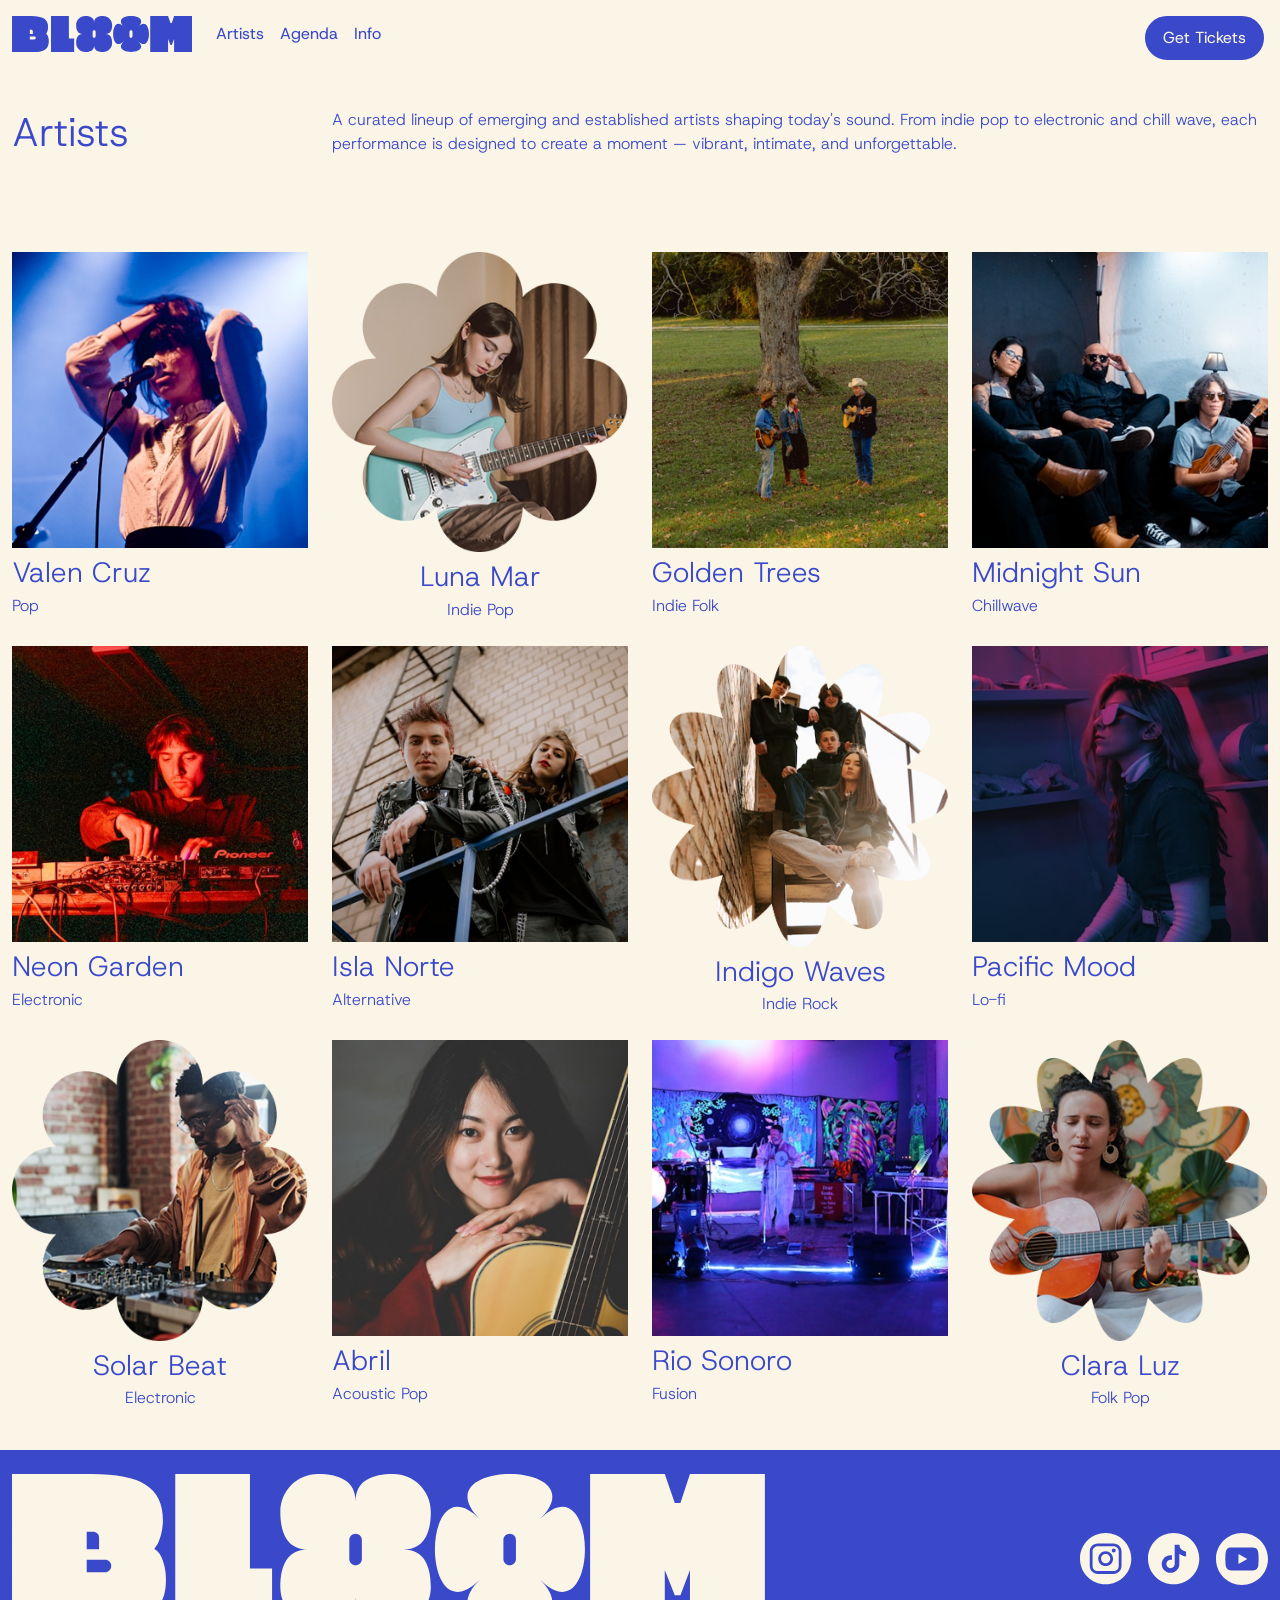
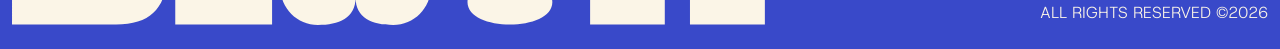
==== artists.html @ 93c59857 "adds artists page" ====
<!DOCTYPE html>
<html lang="en">
<head>
    <meta charset="UTF-8">
    <meta name="viewport" content="width=device-width, initial-scale=1.0">
    <title>Bloom Festival</title>
    <link rel="stylesheet" href="https://cdn.jsdelivr.net/npm/bootstrap@5.3.0/dist/css/bootstrap.min.css">
    <link rel="stylesheet" href="./css/styles.css">
</head>

<body>

  <!-- Nav -->
  <nav class="navbar navbar-expand-lg">
  <div class="container-fluid">
    <a class="navbar-brand" href="./index.html">
      <img  src="./assets/logo-sm-inverse.svg" alt="Bloom Festival logo">
    </a>
    <button class="navbar-toggler" type="button" data-bs-toggle="collapse" data-bs-target="#navbarNavAltMarkup" aria-controls="navbarNavAltMarkup" aria-expanded="false" aria-label="Toggle navigation">
      <span>
        <img class="icon-menu" src="./assets/menu-icon.svg" alt="Menu">
      </span>
    </button>
    <div class="collapse navbar-collapse" id="navbarNavAltMarkup">
      <div class="navbar-nav">
        <a class="nav-link" href="./artists.html">Artists</a>
        <a class="nav-link" href="./agenda.html">Agenda</a>
        <a class="nav-link" href="./info.html">Info</a>
      </div>
    </div>
  </div>
  <a class="navbar-button btn btn-primary" href="./tickets.html">Get Tickets</a>
</nav>

<!-- Main -->
<main>
    <section class="artists-intro">
        <div class="container-fluid">
            <div class="row">
                <div class="col-sm-3">
                    <h1>Artists</h1>
                </div>
                <div class="col-sm-9">
                    <p>A curated lineup of emerging and established artists shaping today's sound. From indie pop to electronic and chill wave, each performance is designed to create a moment — vibrant, intimate, and unforgettable.</p>
                </div>
            </div>
        </div>
    </section>

    <section class="artists-section">
        <div class="container-fluid">
            <div class="artists-grid">

                <!-- cards -->
                <div class="artist-card artist-card--square">
                    <img src="./assets/valen-cruz.png" alt="Valen Cruz">
                    <div class="artist-card-description">
                        <h3>Valen Cruz</h3>
                        <p>Pop</p>
                    </div>
                </div>

                <div class="artist-card artist-card--rounded">
                    <img src="./assets/luna-mar.png" alt="Luna Mar">
                    <div class="artist-card-description">
                        <h3>Luna Mar</h3>
                        <p>Indie Pop</p>
                    </div>
                </div>

                <div class="artist-card artist-card--square">
                    <img src="./assets/golden-trees.png" alt="Golden Trees">
                    <div class="artist-card-description">
                        <h3>Golden Trees</h3>
                        <p>Indie Folk</p>
                    </div>
                </div>

                <div class="artist-card artist-card--square">
                    <img src="./assets/midnight-sun.png" alt="Midnight Sun">
                    <div class="artist-card-description">
                        <h3>Midnight Sun</h3>
                        <p>Chillwave</p>
                    </div>
                </div>

                <div class="artist-card artist-card--square">
                    <img src="./assets/neon-garden.png" alt="Neon Garden">
                    <div class="artist-card-description">
                        <h3>Neon Garden</h3>
                        <p>Electronic</p>
                    </div>
                </div>

                <div class="artist-card artist-card--square">
                    <img src="./assets/isla-norte.png" alt="Isla Norte">
                    <div class="artist-card-description">
                        <h3>Isla Norte</h3>
                        <p>Alternative</p>
                    </div>
                </div>

                <div class="artist-card artist-card--rounded">
                    <img src="./assets/indigo-waves.png" alt="Indigo Waves">
                    <div class="artist-card-description">
                        <h3>Indigo Waves</h3>
                        <p>Indie Rock</p>
                    </div>
                </div>

                <div class="artist-card artist-card--square">
                    <img src="./assets/pacific-mood.png" alt="Pacific Mood">
                    <div class="artist-card-description">
                        <h3>Pacific Mood</h3>
                        <p>Lo-fi</p>
                    </div>
                </div>

                <div class="artist-card artist-card--rounded">
                    <img src="./assets/solar-beat.png" alt="Solar Beat">
                    <div class="artist-card-description">
                        <h3>Solar Beat</h3>
                        <p>Electronic</p>
                    </div>
                </div>

                <div class="artist-card artist-card--square">
                    <img src="./assets/abril.png" alt="Abril">
                    <div class="artist-card-description">
                        <h3>Abril</h3>
                        <p>Acoustic Pop</p>
                    </div>
                </div>

                <div class="artist-card artist-card--square">
                    <img src="./assets/rio-sonoro.png" alt="Rio Sonoro">
                    <div class="artist-card-description">
                        <h3>Rio Sonoro</h3>
                        <p>Fusion</p>
                    </div>
                </div>

                <div class="artist-card artist-card--rounded">
                    <img src="./assets/clara-luz.png" alt="Clara Luz">
                    <div class="artist-card-description">
                        <h3>Clara Luz</h3>
                        <p>Folk Pop</p>
                    </div>
                </div>
            </div>
        </div>
    </section>

</main>


<!-- Footer -->

<footer class="footer">
    <div class="container-fluid">
      <img class="footer-logo" src="./assets/logo-lg.svg" alt="Bloom Festival Logo">
      <div class="footer-content">
        <div class="social-icons">
          <img src="./assets/icon-instagram.svg" alt="Instagram">
          <img src="/assets/icon-tiktok.svg" alt="Tik Tok">
          <img src="./assets/icon-youtube.svg" alt="Youtube">
        </div>
        <p>ALL RIGHTS RESERVED ©2026</p>
      </div>
    </div>
</footer>

<script src="https://cdn.jsdelivr.net/npm/bootstrap@5.3.0/dist/js/bootstrap.bundle.min.js"></script>
</body>    
</html>
---- css/styles.css ----
/* Google Fonts font */
@import url("https://fonts.googleapis.com/css2?family=Host+Grotesk:ital,wght@0,300..800;1,300..800&display=swap");
h1, h2, h3, h4, h5, h6, p {
  font-weight: 300;
}

/* Reset */
* {
  margin: 0;
  padding: 0;
  box-sizing: border-box;
}

/* Base document style */
body {
  background-color: var(--color-bg);
  font-family: var(--font-primary);
  color: var(--color-text);
  padding-top: 106px;
}
@media (min-width: 1024px) {
  body {
    padding-top: 68px;
  }
}

/* Tokens */
:root {
  --color-bg: #FBF5E7;
  --color-bg-inverse: #3949C9;
  --color-text: #3949C9;
  --color-text-muted: #575757;
  --color-text-inverse: #FBF5E7;
  --color-border-inverse: #3949C9;
  --font-primary: "Host Grotesk", sans-serif;
  --border-radius-pill: 999px;
  --spacing-sm: 0.5rem; /* 8px */
  --spacing-md: 1rem; /* 16px */
  --spacing-lg: 1.5rem; /* 24px */
  --spacing-xl: 2.5rem; /* 40px */
}

/* Nav */
.navbar {
  background-color: var(--color-bg);
  position: fixed;
  top: 0;
  width: 100%;
  z-index: 100;
}

.navbar-expand-lg {
  padding-bottom: 0;
}

.nav-link {
  color: var(--color-text);
  text-align: center;
}
.nav-link:hover {
  text-decoration: underline;
  color: var(--color-text);
}

.navbar-button {
  width: 100%;
  border-radius: 0 !important;
  margin-top: var(--spacing-sm);
}

.navbar-toggler {
  padding: 0;
  border: none;
}
.navbar-toggler:focus {
  border: none;
  box-shadow: none;
}

@media (min-width: 992px) {
  .navbar {
    width: 100%;
  }
  .navbar-expand-lg {
    padding-bottom: var(--bs-navbar-padding-y);
  }
  .navbar-button {
    width: auto;
    border-radius: var(--border-radius-pill) !important;
    margin-right: 16px;
  }
}
/* Footer */
.footer {
  background-color: var(--color-bg-inverse);
  padding: var(--spacing-lg) 0;
}

.footer-logo {
  width: 100%;
}

.footer-content {
  display: flex;
  flex-direction: column;
  justify-content: center;
  padding-top: var(--spacing-md);
}
.footer-content p {
  color: var(--color-text-inverse);
  margin-top: var(--spacing-md);
  text-align: center;
  margin-bottom: 0;
}

.social-icons {
  display: flex;
  flex-direction: row;
  gap: var(--spacing-md);
  align-items: center;
  justify-content: center;
}

@media (min-width: 1024px) {
  .footer .container-fluid {
    display: flex;
    direction: row;
    justify-content: space-between;
    align-items: flex-end;
  }
  .footer-logo {
    width: 60%;
  }
  .footer-content {
    align-items: flex-end;
    padding-top: 0;
  }
  .footer-content p {
    text-align: right;
  }
}
/* Button Primary */
.btn-primary {
  background-color: var(--color-bg-inverse);
  color: var(--color-text-inverse);
  font-family: var(--font-primary);
  padding: var(--spacing-sm) var(--spacing-md);
  border-radius: var(--border-radius-pill);
  border: solid 2px var(--color-border-inverse);
  text-wrap: nowrap;
}
.btn-primary:hover {
  background-color: var(--color-bg);
  color: var(--color-text);
}

.artist-card {
  display: flex;
  flex-direction: column;
  gap: 0.5rem;
  background-color: transparent;
  border: none;
  color: var(--color-text);
}
.artist-card img {
  width: 100%;
  height: auto;
}
.artist-card-description {
  display: flex;
  flex-direction: column;
  gap: 0.25rem;
}
.artist-card-description h3 {
  margin-bottom: 0;
}
.artist-card-description p {
  margin-bottom: 0;
}
.artist-card--rounded .artist-card-description {
  align-items: center;
  text-align: center;
}
.artist-card--square .artist-card-description {
  align-items: flex-start;
}

.artists-grid {
  display: grid;
  grid-template-columns: repeat(2, 1fr);
  gap: var(--spacing-lg);
}
@media (min-width: 1024px) {
  .artists-grid {
    grid-template-columns: repeat(4, 1fr);
  }
}

.hero {
  background-image: url(../assets/home-hero-image.png);
  height: 80vh;
  background-size: cover;
  background-position: center;
  position: relative;
}

.hero-content {
  position: absolute;
  bottom: 1rem;
  left: 1rem;
  right: 1rem;
  color: var(--color-text-inverse);
}

.artists-section {
  padding: var(--spacing-lg) 0;
}
.artists-section h2 {
  margin-bottom: var(--spacing-lg);
}
@media (min-width: 1024px) {
  .artists-section {
    padding: var(--spacing-xl) 0;
  }
}

.about-section {
  padding: var(--spacing-lg) 0;
}
.about-section h2 {
  margin-bottom: var(--spacing-lg);
}
@media (min-width: 1024px) {
  .about-section {
    padding: var(--spacing-xl) 0;
  }
}

.visual-section img {
  width: 100%;
  height: 300px;
  object-fit: cover;
}
@media (min-width: 1024px) {
  .visual-section img {
    height: 400px;
  }
}

.experiences-section {
  padding: var(--spacing-lg) 0;
}
.experiences-section h2 {
  margin-bottom: var(--spacing-lg);
}
@media (min-width: 1024px) {
  .experiences-section {
    padding: var(--spacing-xl) 0;
  }
}

.experiences-grid {
  display: grid;
  grid-template-columns: repeat(2, 1fr);
  gap: var(--spacing-md);
  grid-template-areas: "music food" "art chill";
}
.experiences-grid img {
  width: 100%;
  height: auto;
  aspect-ratio: 1/1;
  object-fit: cover;
}
.experiences-grid p {
  margin-top: 8px;
}
@media (min-width: 1024px) {
  .experiences-grid {
    gap: var(--spacing-lg);
    grid-template-columns: repeat(4, 1fr);
    grid-template-areas: "music food . ." ". art art chill";
  }
  .experiences-grid img {
    aspect-ratio: auto;
  }
}

.experience-item--music {
  grid-area: music;
}

.experience-item--food {
  grid-area: food;
}

.experience-item--art {
  grid-area: art;
}

.experience-item--chill {
  grid-area: chill;
}

.artists-intro {
  padding: var(--spacing-lg) 0;
}
@media (min-width: 1024px) {
  .artists-intro {
    padding: var(--spacing-xl) 0;
  }
}

/*# sourceMappingURL=styles.css.map */
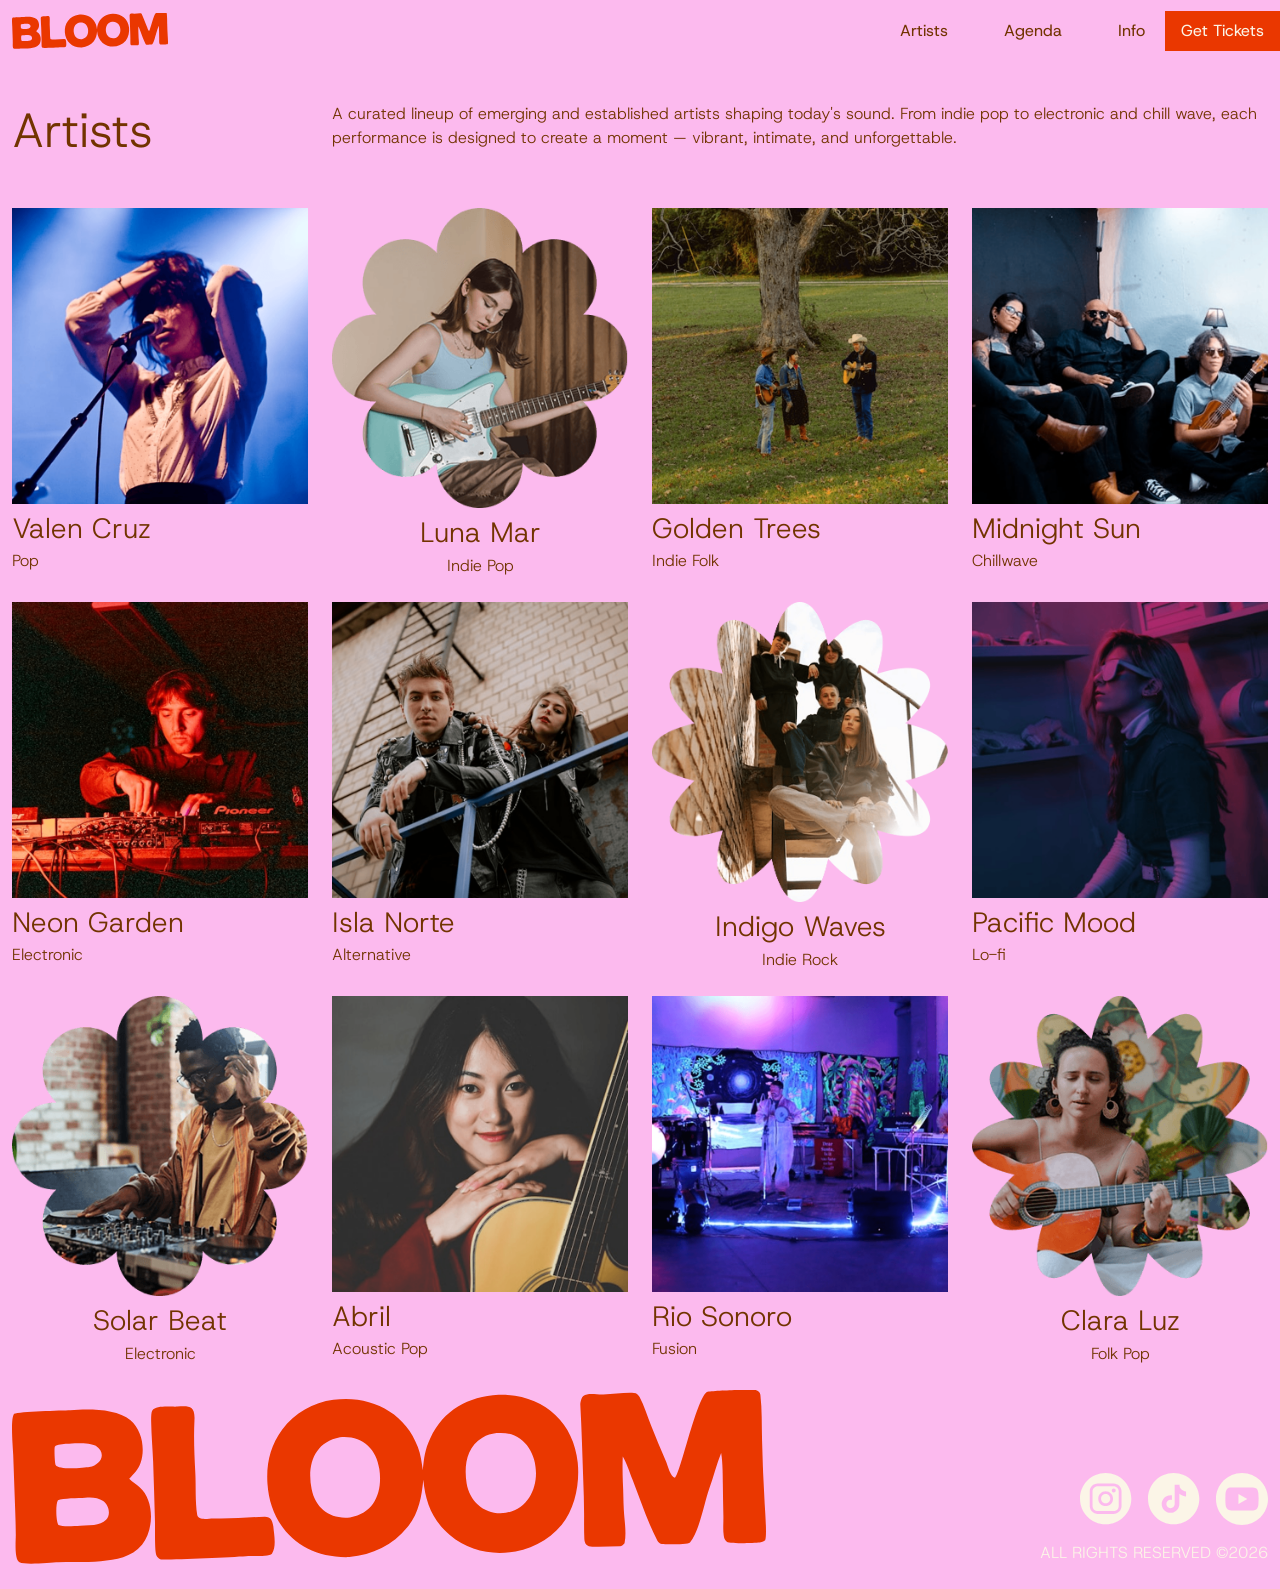
==== commit efb12a26: "updates nav style" ====
--- a/artists.html
+++ b/artists.html
@@ -37,10 +37,10 @@
     <section class="artists-intro">
         <div class="container-fluid">
             <div class="row">
-                <div class="col-sm-3">
-                    <h1>Artists</h1>
+                <div class="col-12 col-lg-3">
+                    <h1 class="display-5">Artists</h1>
                 </div>
-                <div class="col-sm-9">
+                <div class="col-12 col-lg-9">
                     <p>A curated lineup of emerging and established artists shaping today's sound. From indie pop to electronic and chill wave, each performance is designed to create a moment — vibrant, intimate, and unforgettable.</p>
                 </div>
             </div>
--- a/css/styles.css
+++ b/css/styles.css
@@ -13,10 +13,10 @@
 
 /* Base document style */
 body {
-  background-color: var(--color-bg);
+  background-color: var(--color-bg-pink);
   font-family: var(--font-primary);
   color: var(--color-text);
-  padding-top: 106px;
+  padding-top: 102px;
 }
 @media (min-width: 1024px) {
   body {
@@ -26,12 +26,13 @@
 
 /* Tokens */
 :root {
-  --color-bg: #FBF5E7;
-  --color-bg-inverse: #3949C9;
-  --color-text: #3949C9;
-  --color-text-muted: #575757;
+  --color-bg-beige: #FBF5E7;
+  --color-bg-orange: #EA3700;
+  --color-bg-pink: #FCBAEE;
+  --color-text: #723300;
   --color-text-inverse: #FBF5E7;
-  --color-border-inverse: #3949C9;
+  --color-border-orange: #EA3700;
+  --color-border-brown: #723300;
   --font-primary: "Host Grotesk", sans-serif;
   --border-radius-pill: 999px;
   --spacing-sm: 0.5rem; /* 8px */
@@ -41,31 +42,33 @@
 }
 
 /* Nav */
-.navbar {
-  background-color: var(--color-bg);
+.site-header {
+  display: flex;
+  flex-direction: column;
   position: fixed;
   top: 0;
+  left: 0;
   width: 100%;
   z-index: 100;
 }
 
+.navbar {
+  background-color: var(--color-bg-pink);
+  width: 100%;
+}
+
 .navbar-expand-lg {
-  padding-bottom: 0;
+  padding-bottom: var(--spacing-sm);
 }
 
 .nav-link {
   color: var(--color-text);
   text-align: center;
+  font-size: 1.5rem;
 }
 .nav-link:hover {
   text-decoration: underline;
   color: var(--color-text);
-}
-
-.navbar-button {
-  width: 100%;
-  border-radius: 0 !important;
-  margin-top: var(--spacing-sm);
 }
 
 .navbar-toggler {
@@ -77,17 +80,57 @@
   box-shadow: none;
 }
 
-@media (min-width: 992px) {
+@media (min-width: 1024px) {
   .navbar {
     width: 100%;
   }
   .navbar-expand-lg {
     padding-bottom: var(--bs-navbar-padding-y);
   }
-  .navbar-button {
-    width: auto;
-    border-radius: var(--border-radius-pill) !important;
-    margin-right: 16px;
+  .navbar-collapse {
+    flex-grow: 0;
+    margin-left: auto;
+  }
+  .navbar-nav {
+    gap: var(--spacing-xl);
+  }
+  .nav-link {
+    font-size: 1rem;
+  }
+}
+.tickets-marquee {
+  background-color: var(--color-bg-orange);
+  width: 100%;
+  overflow: hidden;
+}
+
+.tickets-marquee-track {
+  display: flex;
+  width: max-content;
+  text-decoration: none;
+  animation: marquee-scroll 40s linear infinite;
+}
+.tickets-marquee-track span {
+  color: var(--color-text-inverse);
+  font-family: var(--font-primary);
+  white-space: nowrap;
+  padding: var(--spacing-sm) var(--spacing-sm);
+  font-size: 24px;
+  font-weight: 300;
+}
+.tickets-marquee-track span:hover {
+  text-decoration: underline;
+}
+.tickets-marquee-track:hover {
+  animation-play-state: paused;
+}
+
+@keyframes marquee-scroll {
+  from {
+    transform: translateX(0);
+  }
+  to {
+    transform: translateX(-50%);
   }
 }
 /* Footer */
@@ -141,11 +184,11 @@
 }
 /* Button Primary */
 .btn-primary {
-  background-color: var(--color-bg-inverse);
+  background-color: var(--color-bg-orange);
   color: var(--color-text-inverse);
   font-family: var(--font-primary);
   padding: var(--spacing-sm) var(--spacing-md);
-  border-radius: var(--border-radius-pill);
+  border-radius: 0 !important;
   border: solid 2px var(--color-border-inverse);
   text-wrap: nowrap;
 }
@@ -196,30 +239,137 @@
   }
 }
 
+@media (min-width: 1024px) {
+  body {
+    padding-top: 0;
+  }
+}
+
 .hero {
-  background-image: url(../assets/home-hero-image.png);
+  background-image: url(../assets/home-hero-image-d.png);
   height: 80vh;
   background-size: cover;
-  background-position: center;
+  background-position: 70% center;
   position: relative;
-}
-
-.hero-content {
+  overflow: hidden;
+  padding: var(--spacing-md);
+  display: flex;
+  flex-direction: column;
+}
+@media (min-width: 1024px) {
+  .hero {
+    background-position: center;
+    height: 100vh;
+  }
+}
+
+.hero-top {
+  display: flex;
+  flex-direction: column;
+  align-items: flex-start;
+  gap: var(--spacing-sm);
+  position: relative;
+  z-index: 2;
+  top: 5%;
+}
+@media (min-width: 1024px) {
+  .hero-top {
+    flex-direction: row;
+    align-items: flex-start;
+    gap: var(--spacing-md);
+    top: 15%;
+  }
+}
+
+.hero-logo {
+  position: relative;
+  width: 100%;
+}
+@media (min-width: 1024px) {
+  .hero-logo {
+    width: 65%;
+  }
+}
+
+.hero-dates {
+  display: flex;
+  flex-direction: column;
+  color: var(--color-bg-orange);
+  font-size: 1.25rem;
+}
+
+.hero-dates-value {
+  color: var(--color-text);
+}
+
+.hero-tagline {
+  position: relative;
+  z-index: 2;
+  color: var(--color-text);
+  text-align: left;
+  max-width: 480px;
+  margin: var(--spacing-md) auto auto;
+  font-size: 1.75rem;
+}
+@media (min-width: 1024px) {
+  .hero-tagline {
+    font-size: 1.5rem;
+    max-width: 600px;
+    text-align: center;
+    bottom: -16%;
+  }
+}
+
+.hero-decoration {
   position: absolute;
-  bottom: 1rem;
-  left: 1rem;
-  right: 1rem;
-  color: var(--color-text-inverse);
-}
-
-.artists-section {
+  z-index: 1;
+}
+
+.hero-decoration-1 {
+  width: 40%;
+  bottom: 0;
+  left: 2%;
+}
+@media (min-width: 1024px) {
+  .hero-decoration-1 {
+    width: 14%;
+    height: auto;
+  }
+}
+
+.hero-decoration-2 {
+  width: 40%;
+  bottom: 0;
+  left: 50%;
+}
+@media (min-width: 1024px) {
+  .hero-decoration-2 {
+    width: 14%;
+    height: auto;
+  }
+}
+
+.hero-decoration-3 {
+  display: none;
+}
+@media (min-width: 1024px) {
+  .hero-decoration-3 {
+    display: block;
+    bottom: 0;
+    width: 14%;
+    height: auto;
+    right: 20%;
+  }
+}
+
+.about-section .artists-section {
   padding: var(--spacing-lg) 0;
 }
-.artists-section h2 {
+.about-section .artists-section h2 {
   margin-bottom: var(--spacing-lg);
 }
 @media (min-width: 1024px) {
-  .artists-section {
+  .about-section .artists-section {
     padding: var(--spacing-xl) 0;
   }
 }
@@ -234,6 +384,10 @@
   .about-section {
     padding: var(--spacing-xl) 0;
   }
+}
+
+.flower-icon {
+  height: 70px;
 }
 
 .visual-section img {
@@ -301,6 +455,113 @@
   grid-area: chill;
 }
 
+.info-row {
+  padding: var(--spacing-lg) 0;
+  border-bottom: 1px solid var(--color-border-inverse);
+}
+.info-row--first {
+  padding-top: 0;
+}
+.info-row--last {
+  border-bottom: none;
+  padding-bottom: 0;
+}
+.info-row img {
+  width: 100%;
+  height: auto;
+}
+
+.info-faq {
+  padding: var(--spacing-sm) 0;
+}
+
+.agenda-section {
+  background-color: var(--color-bg-inverse);
+  padding: var(--spacing-2xl) 0;
+  min-height: 80vh;
+  display: flex;
+  align-items: center;
+}
+
+.agenda-day {
+  color: var(--color-text-inverse);
+  margin-bottom: var(--spacing-2xl);
+}
+.agenda-day h2 {
+  margin-bottom: var(--spacing-md);
+  padding-bottom: var(--spacing-md);
+  border-bottom: 1px solid var(--color-text-inverse);
+}
+@media (min-width: 1024px) {
+  .agenda-day {
+    margin-bottom: 0;
+  }
+}
+
+.agenda-item {
+  display: flex;
+  justify-content: space-between;
+  padding: var(--spacing-sm) 0;
+  border-bottom: 1px solid rgba(251, 245, 231, 0.3);
+  font-weight: 600;
+}
+.agenda-item:last-child {
+  border-bottom: none;
+}
+.agenda-item span:first-child {
+  font-weight: 400;
+}
+.agenda-item span:last-child {
+  font-weight: 600;
+}
+
+.tickets-section {
+  padding: var(--spacing-2xl) 0;
+}
+.tickets-section h1 {
+  margin-bottom: var(--spacing-2xl);
+}
+
+.tickets-form {
+  max-width: 600px;
+  margin: 0 auto;
+}
+
+.form-label {
+  color: var(--color-text);
+  font-family: var(--font-primary);
+}
+
+.form-control,
+.form-select {
+  background-color: transparent;
+  border: 1px solid var(--color-border-inverse);
+  border-radius: 0;
+  color: var(--color-text);
+  font-family: var(--font-primary);
+  padding: var(--spacing-md);
+}
+.form-control:focus,
+.form-select:focus {
+  box-shadow: none;
+  border-color: var(--color-border-inverse);
+  background-color: transparent;
+  color: var(--color-text);
+}
+.form-control::placeholder,
+.form-select::placeholder {
+  color: var(--color-text);
+}
+
+.payment-option {
+  background-color: transparent;
+  border: 1px solid var(--color-border-inverse);
+  color: var(--color-text);
+  font-family: var(--font-primary);
+  padding: var(--spacing-md);
+  cursor: pointer;
+}
+
 .artists-intro {
   padding: var(--spacing-lg) 0;
 }
